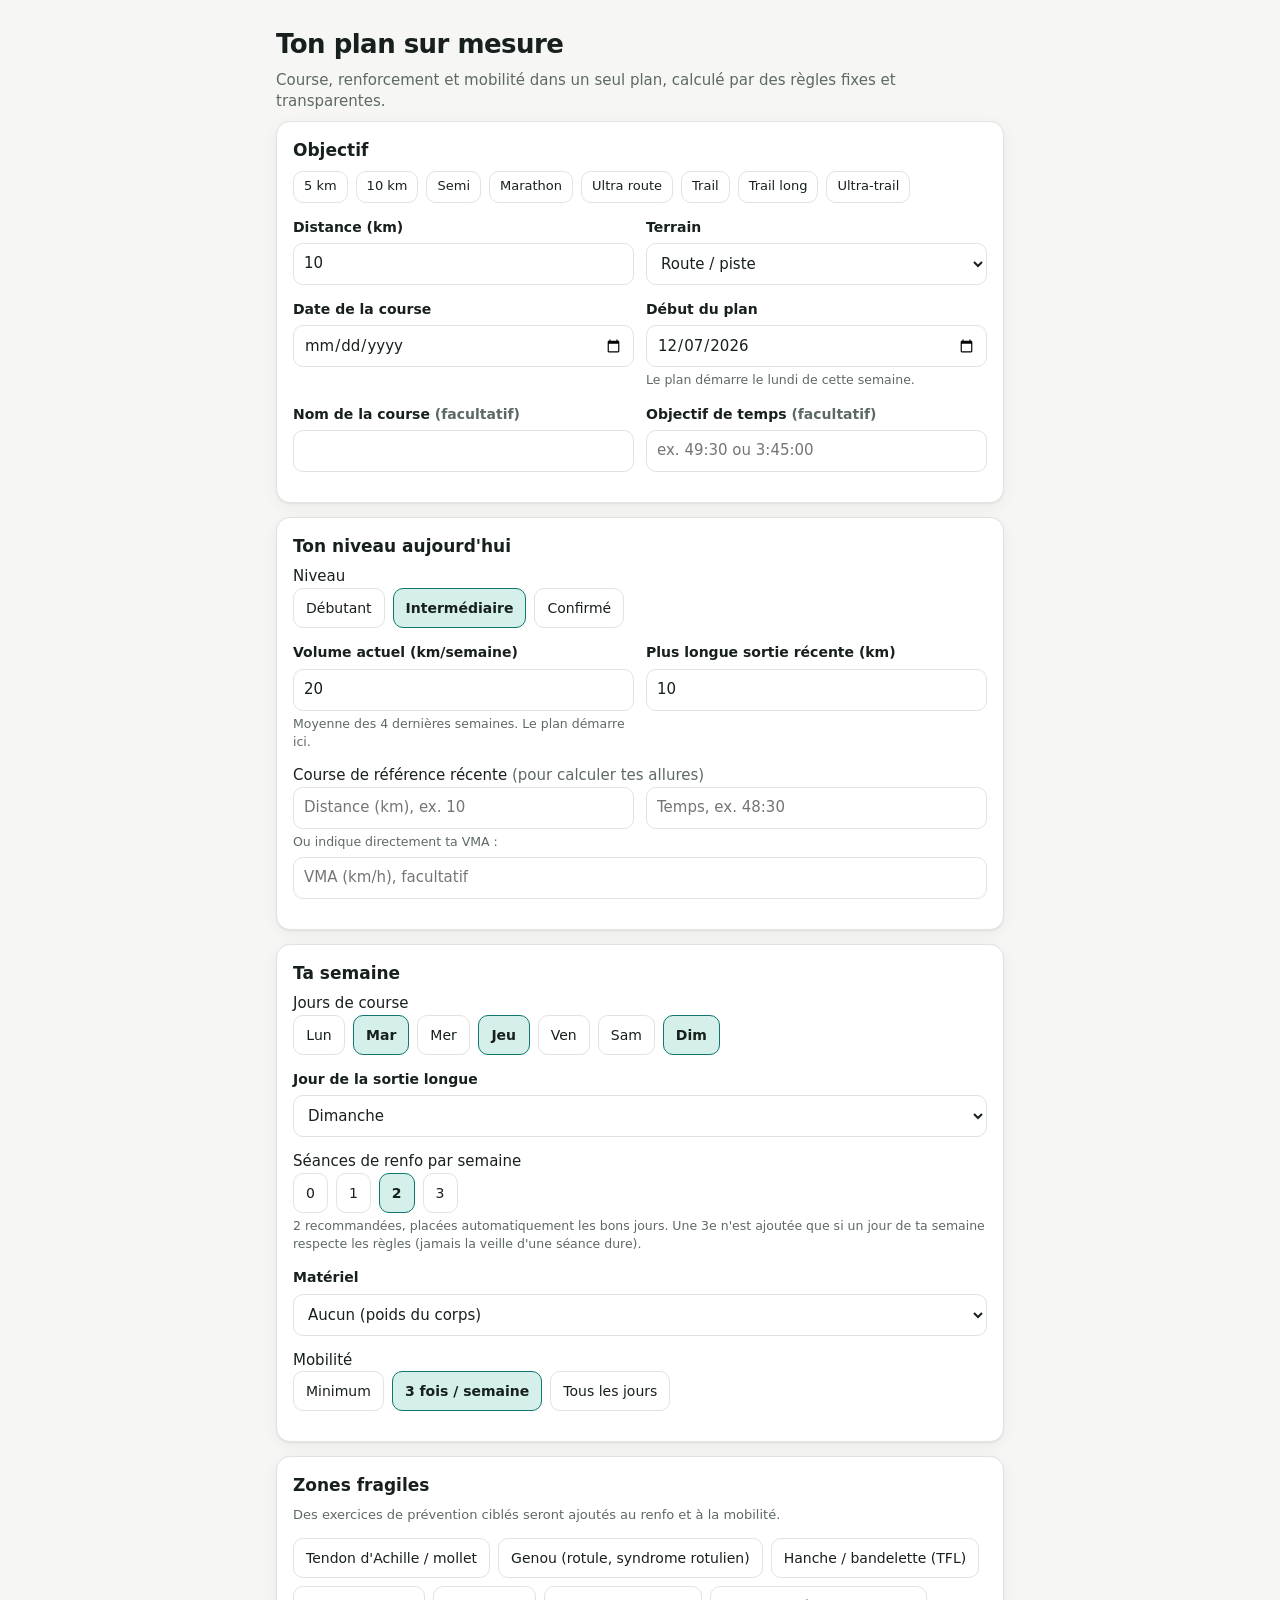
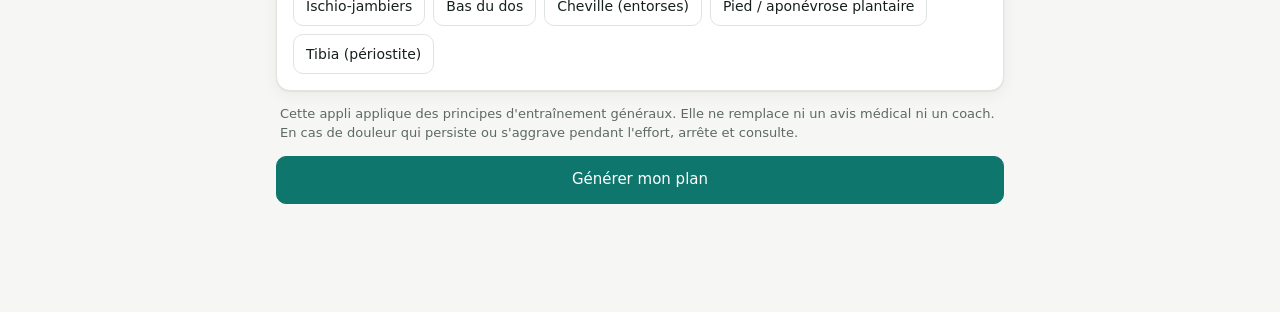
==== index.html @ 992ff663 "RunwoW : plans de course avec renfo et mobilité, export Garmin et synchro Strava" ====
<!doctype html>
<html lang="fr">
<head>
  <meta charset="utf-8">
  <meta name="viewport" content="width=device-width, initial-scale=1, viewport-fit=cover">
  <meta name="theme-color" content="#0f766e">
  <meta name="description" content="Plans de course à pied avec renforcement et mobilité, générés par des règles fixes.">
  <title>RunwoW</title>
  <link rel="manifest" href="manifest.webmanifest">
  <link rel="icon" href="icon.svg" type="image/svg+xml">
  <link rel="apple-touch-icon" href="icon.svg">
  <link rel="stylesheet" href="css/style.css">
</head>
<body>
  <div id="app"></div>
  <div id="modal-root"></div>
  <div id="toast" role="status" aria-live="polite"></div>

  <script src="js/engine/util.js"></script>
  <script src="js/engine/paces.js"></script>
  <script src="js/data/exercises.js"></script>
  <script src="js/engine/strength.js"></script>
  <script src="js/engine/plan.js"></script>
  <script src="js/engine/replan.js"></script>
  <script src="js/engine/rules.js"></script>
  <script src="js/sync/fit.js"></script>
  <script src="js/sync/zip.js"></script>
  <script src="js/sync/strava.js"></script>
  <script src="js/sync/match.js"></script>
  <script src="js/app.js"></script>
</body>
</html>
---- css/style.css ----
:root {
  --bg: #f6f7f5;
  --surface: #ffffff;
  --surface-2: #f0f2ef;
  --text: #17201c;
  --muted: #5d6963;
  --border: #dfe4e0;
  --accent: #0f766e;
  --accent-soft: #d5f0eb;
  --accent-text: #ffffff;
  --danger: #b42318;
  --warn-bg: #fff6e5;
  --warn-text: #7a4a00;

  --k-easy: #2f6fde;
  --k-quality: #e0582c;
  --k-long: #6a52c9;
  --k-race: #c58b00;
  --k-strength: #a3570b;
  --k-mobility: #0d8f84;

  --ph-base: #5b9cf0;
  --ph-construction: #ef9a1a;
  --ph-specifique: #e2493f;
  --ph-affutage: #1f9e6e;

  --radius: 14px;
  --shadow: 0 1px 2px rgba(16, 24, 20, 0.06), 0 4px 16px rgba(16, 24, 20, 0.05);
  color-scheme: light;
}
@media (prefers-color-scheme: dark) {
  :root:not([data-theme="light"]) {
    --bg: #0f1412;
    --surface: #171e1b;
    --surface-2: #1f2824;
    --text: #e8eeea;
    --muted: #9aa8a1;
    --border: #2b3631;
    --accent: #2bb3a3;
    --accent-soft: #163b36;
    --accent-text: #06231f;
    --danger: #ff7a6b;
    --warn-bg: #3a2c0d;
    --warn-text: #ffd58a;
    --k-easy: #6b9cf5;
    --k-quality: #ff8058;
    --k-long: #9d88f2;
    --k-race: #f0b72a;
    --k-strength: #e09243;
    --k-mobility: #3cc7b9;
    --shadow: none;
    color-scheme: dark;
  }
}
:root[data-theme="dark"] {
  --bg: #0f1412; --surface: #171e1b; --surface-2: #1f2824; --text: #e8eeea; --muted: #9aa8a1; --border: #2b3631;
  --accent: #2bb3a3; --accent-soft: #163b36; --accent-text: #06231f; --danger: #ff7a6b; --warn-bg: #3a2c0d; --warn-text: #ffd58a;
  --k-easy: #6b9cf5; --k-quality: #ff8058; --k-long: #9d88f2; --k-race: #f0b72a; --k-strength: #e09243; --k-mobility: #3cc7b9;
  --shadow: none; color-scheme: dark;
}

* { box-sizing: border-box; }
html, body { margin: 0; }
body {
  background: var(--bg);
  color: var(--text);
  font: 15px/1.45 system-ui, -apple-system, "Segoe UI", Roboto, sans-serif;
  -webkit-font-smoothing: antialiased;
}
button, input, select { font: inherit; color: inherit; }
a { color: var(--accent); }
.num { font-variant-numeric: tabular-nums; }

/* ---------- Structure ---------- */
.shell { max-width: 760px; margin: 0 auto; padding: 0 16px calc(84px + env(safe-area-inset-bottom)); }
.topbar { display: flex; align-items: center; gap: 12px; padding: 18px 0 10px; }
.topbar .logo { width: 34px; height: 34px; flex: none; }
.topbar h1 { font-size: 20px; margin: 0; letter-spacing: -0.01em; }
.topbar .sub { color: var(--muted); font-size: 13px; }
.topbar > div:nth-child(2) { min-width: 0; }
.topbar .countdown { margin-left: auto; text-align: right; flex: none; }
.topbar .countdown b { display: block; font-size: 22px; line-height: 1; white-space: nowrap; }
.topbar .countdown span { font-size: 12px; color: var(--muted); }

.nav {
  position: fixed; left: 0; right: 0; bottom: 0; z-index: 20;
  background: var(--surface); border-top: 1px solid var(--border);
  padding-bottom: env(safe-area-inset-bottom);
}
.nav ul { list-style: none; display: flex; max-width: 760px; margin: 0 auto; padding: 0; }
.nav li { flex: 1; }
.nav a {
  display: flex; flex-direction: column; align-items: center; gap: 2px; padding: 9px 0 8px;
  color: var(--muted); text-decoration: none; font-size: 11.5px;
}
.nav a[aria-current="page"] { color: var(--accent); font-weight: 600; }
.nav svg { width: 22px; height: 22px; }

.card { background: var(--surface); border: 1px solid var(--border); border-radius: var(--radius); box-shadow: var(--shadow); padding: 16px; margin-bottom: 14px; }
.card h2 { font-size: 17px; margin: 0 0 8px; }
.card h3 { font-size: 15px; margin: 14px 0 6px; }
.muted { color: var(--muted); }
.small { font-size: 13px; }
.row { display: flex; align-items: center; gap: 8px; flex-wrap: wrap; }
.spacer { flex: 1; }
.section-title { font-size: 13px; text-transform: uppercase; letter-spacing: 0.06em; color: var(--muted); margin: 22px 2px 8px; font-weight: 600; }

.icon { width: 18px; height: 18px; flex: none; stroke: currentColor; fill: none; stroke-width: 2; stroke-linecap: round; stroke-linejoin: round; }

/* ---------- Boutons ---------- */
.btn {
  display: inline-flex; align-items: center; justify-content: center; gap: 6px;
  min-height: 40px; padding: 8px 14px; border-radius: 10px; border: 1px solid var(--border);
  background: var(--surface); cursor: pointer; font-weight: 500; text-decoration: none; color: var(--text);
}
.btn:hover { background: var(--surface-2); }
.btn.primary { background: var(--accent); border-color: var(--accent); color: var(--accent-text); }
.btn.primary:hover { filter: brightness(1.05); }
.btn.danger { color: var(--danger); }
.btn.small { min-height: 32px; padding: 4px 10px; font-size: 13px; }
.btn[aria-pressed="true"] { background: var(--accent-soft); border-color: var(--accent); color: var(--text); font-weight: 600; }
.btn:focus-visible, .chip:focus-visible, a:focus-visible, input:focus-visible, select:focus-visible { outline: 2px solid var(--accent); outline-offset: 2px; }
.btn-group { display: flex; gap: 8px; flex-wrap: wrap; }

/* ---------- Bandeaux ---------- */
.banner { border-radius: 12px; padding: 10px 12px; margin-bottom: 10px; font-size: 14px; display: flex; gap: 10px; align-items: flex-start; }
.banner.warn { background: var(--warn-bg); color: var(--warn-text); }
.banner.info { background: var(--accent-soft); color: var(--text); }
.banner .icon { margin-top: 2px; }

/* ---------- Pastilles ---------- */
.tag { display: inline-flex; align-items: center; gap: 5px; font-size: 12px; padding: 2px 8px; border-radius: 99px; background: var(--surface-2); color: var(--muted); white-space: nowrap; }
.tag .dot { width: 8px; height: 8px; border-radius: 50%; }
.ph-base { --ph: var(--ph-base); }
.ph-construction { --ph: var(--ph-construction); }
.ph-specifique { --ph: var(--ph-specifique); }
.ph-affutage { --ph: var(--ph-affutage); }
.tag.phase .dot { background: var(--ph); }

/* ---------- Graphique de volume ---------- */
.chart { display: flex; align-items: flex-end; gap: 3px; height: 120px; padding-top: 6px; }
.chart button {
  flex: 1; min-width: 0; border: 0; padding: 0; border-radius: 3px 3px 0 0; cursor: pointer;
  background: var(--ph); opacity: 0.85; position: relative;
}
.chart button.recovery, .chart button.reprise { opacity: 0.45; }
.chart button.current { outline: 2px solid var(--text); outline-offset: 1px; opacity: 1; }
.chart button:hover { opacity: 1; }
.chart-axis { display: flex; justify-content: space-between; font-size: 11px; color: var(--muted); margin-top: 6px; }
.legend { display: flex; gap: 12px; flex-wrap: wrap; font-size: 12px; color: var(--muted); margin-top: 10px; }
.legend span { display: inline-flex; align-items: center; gap: 5px; }
.legend i { width: 10px; height: 10px; border-radius: 2px; background: var(--ph); display: inline-block; }

/* ---------- Semaines ---------- */
.week { padding: 0; overflow: hidden; scroll-margin-top: 12px; }
.week > summary { list-style: none; cursor: pointer; padding: 14px 16px; display: flex; gap: 12px; align-items: center; }
.week > summary::-webkit-details-marker { display: none; }
.week .wk-bar { width: 4px; align-self: stretch; border-radius: 4px; background: var(--ph); flex: none; }
.week .wk-main { flex: 1; min-width: 0; }
.week .wk-title { font-weight: 600; display: flex; gap: 8px; align-items: baseline; flex-wrap: wrap; }
.week .wk-meta { font-size: 13px; color: var(--muted); margin-top: 2px; }
.week .wk-km { text-align: right; flex: none; }
.week .wk-km b { font-size: 18px; display: block; line-height: 1.1; }
.week .wk-km span { font-size: 12px; color: var(--muted); }
.week.current { border-color: var(--accent); }
.week .chev { transition: transform 0.15s; color: var(--muted); }
.week[open] .chev { transform: rotate(90deg); }
.wk-body { border-top: 1px solid var(--border); }
.wk-notes { padding: 10px 16px 0; }

.day { display: grid; grid-template-columns: 52px 1fr; gap: 10px; padding: 10px 16px; border-bottom: 1px solid var(--border); }
.day:last-child { border-bottom: 0; }
.day.today { background: var(--accent-soft); }
.day .dname { font-size: 12px; color: var(--muted); line-height: 1.2; padding-top: 6px; }
.day .dname b { display: block; color: var(--text); font-size: 15px; }
.day .items { display: flex; flex-direction: column; gap: 6px; min-width: 0; }
.day .rest { color: var(--muted); font-size: 13px; padding-top: 7px; }
.day .dnote { font-size: 12.5px; color: var(--muted); }

.chip {
  display: flex; align-items: center; gap: 10px; width: 100%; text-align: left; cursor: pointer;
  border: 1px solid var(--border); border-left: 4px solid var(--k); background: var(--surface);
  border-radius: 10px; padding: 7px 10px; min-height: 44px;
}
.chip:hover { background: var(--surface-2); }
.chip .icon { color: var(--k); }
.chip .ctext { flex: 1; min-width: 0; }
.chip .ctitle, .chip .cmeta { display: block; }
.chip .ctitle { font-weight: 600; font-size: 14px; white-space: nowrap; overflow: hidden; text-overflow: ellipsis; }
.chip .cmeta { font-size: 12.5px; color: var(--muted); }
.chip.st-done { opacity: 0.75; }
.chip.st-done .ctitle { text-decoration: line-through; text-decoration-color: var(--muted); }
.chip.st-missed, .chip.st-break { opacity: 0.55; }
.k-easy { --k: var(--k-easy); }
.k-quality { --k: var(--k-quality); }
.k-long { --k: var(--k-long); }
.k-race { --k: var(--k-race); }
.k-strength { --k: var(--k-strength); }
.k-mobility { --k: var(--k-mobility); }
.status { font-size: 11.5px; padding: 1px 7px; border-radius: 99px; background: var(--surface-2); color: var(--muted); white-space: nowrap; }
.status.done { background: var(--accent-soft); color: var(--accent); font-weight: 600; }
.status.missed, .status.break { color: var(--danger); }

/* ---------- Séance du jour ---------- */
.session { border-left: 4px solid var(--k); }
.session .kind { font-size: 12px; text-transform: uppercase; letter-spacing: 0.06em; color: var(--k); font-weight: 700; }
.session h2 { font-size: 19px; margin: 2px 0 4px; }
.stats { display: flex; gap: 18px; flex-wrap: wrap; margin: 10px 0; }
.stats div { font-size: 12px; color: var(--muted); }
.stats b { display: block; font-size: 17px; color: var(--text); }
ol.blocks { padding-left: 20px; margin: 8px 0; }
ol.blocks li { margin-bottom: 6px; }
ul.notes { padding-left: 18px; margin: 8px 0; color: var(--muted); font-size: 13.5px; }
.ex-list { list-style: none; padding: 0; margin: 8px 0; }
.ex-list li { border-top: 1px solid var(--border); }
.ex-list details > summary { list-style: none; cursor: pointer; display: flex; gap: 10px; align-items: baseline; padding: 9px 0; }
.ex-list details > summary::-webkit-details-marker { display: none; }
.ex-list .ex-name { font-weight: 600; flex: 1; }
.ex-list .ex-dose { color: var(--muted); font-size: 13px; text-align: right; }
.ex-list .ex-how { font-size: 13.5px; color: var(--muted); padding: 0 0 10px; }
.ex-tag { font-size: 11px; color: var(--k-strength); font-weight: 600; margin-left: 6px; }

.progress { height: 8px; background: var(--surface-2); border-radius: 99px; overflow: hidden; }
.progress > div { height: 100%; background: var(--accent); border-radius: 99px; }

/* ---------- Tableaux ---------- */
table { width: 100%; border-collapse: collapse; font-size: 14px; }
th, td { text-align: left; padding: 8px 6px; border-bottom: 1px solid var(--border); vertical-align: top; }
th { font-size: 12px; color: var(--muted); font-weight: 600; }
td.r, th.r { text-align: right; }
.zone-swatch { display: inline-block; width: 10px; height: 10px; border-radius: 2px; margin-right: 6px; vertical-align: middle; }

/* ---------- Formulaire ---------- */
.form .field { margin-bottom: 14px; }
.form label.lbl { display: block; font-weight: 600; font-size: 14px; margin-bottom: 6px; }
.form .hint { font-size: 12.5px; color: var(--muted); margin-top: 4px; }
.form input[type=text], .form input[type=number], .form input[type=date], .form select {
  width: 100%; min-height: 42px; padding: 8px 10px; border-radius: 10px; border: 1px solid var(--border); background: var(--surface);
}
.grid2 { display: grid; grid-template-columns: 1fr 1fr; gap: 12px; }
@media (max-width: 480px) { .grid2 { grid-template-columns: 1fr; } }
.choices { display: flex; flex-wrap: wrap; gap: 8px; }
.choices label {
  display: inline-flex; align-items: center; gap: 6px; padding: 8px 12px; min-height: 40px;
  border: 1px solid var(--border); border-radius: 10px; cursor: pointer; background: var(--surface); font-size: 14px;
}
.choices input { position: absolute; opacity: 0; pointer-events: none; }
.choices label:has(input:checked) { border-color: var(--accent); background: var(--accent-soft); font-weight: 600; }
.choices label:has(input:focus-visible) { outline: 2px solid var(--accent); outline-offset: 2px; }
.choices.days label { min-width: 52px; justify-content: center; }
.errors { color: var(--danger); font-size: 14px; }
fieldset { border: 0; padding: 0; margin: 0; }

/* ---------- Modale ---------- */
.overlay { position: fixed; inset: 0; background: rgba(10, 15, 13, 0.45); z-index: 50; display: flex; align-items: flex-end; justify-content: center; }
.sheet {
  background: var(--surface); width: 100%; max-width: 640px; max-height: 88vh; overflow: auto;
  border-radius: 18px 18px 0 0; padding: 18px 18px calc(18px + env(safe-area-inset-bottom));
  border-left: 0;
}
@media (min-width: 700px) { .overlay { align-items: center; } .sheet { border-radius: 18px; } }
.sheet .close { float: right; }

#toast {
  position: fixed; left: 50%; bottom: calc(92px + env(safe-area-inset-bottom)); transform: translateX(-50%);
  background: var(--text); color: var(--bg); padding: 10px 16px; border-radius: 12px; font-size: 14px;
  max-width: calc(100vw - 32px); z-index: 60; opacity: 0; pointer-events: none; transition: opacity 0.2s;
}
#toast.show { opacity: 1; }

.rules details { border-top: 1px solid var(--border); }
.rules details > summary { cursor: pointer; padding: 10px 0; font-weight: 600; }
.rules dl { margin: 0 0 10px; }
.rules dt { font-weight: 600; font-size: 14px; margin-top: 8px; }
.rules dd { margin: 2px 0 0; color: var(--muted); font-size: 14px; }

.search { width: 100%; min-height: 42px; padding: 8px 12px; border-radius: 10px; border: 1px solid var(--border); background: var(--surface); margin-bottom: 12px; }
.empty { text-align: center; padding: 26px 10px; color: var(--muted); }
.hero { padding: 26px 0 8px; }
.hero h1 { font-size: 26px; margin: 0 0 6px; letter-spacing: -0.02em; }
.hero p { color: var(--muted); margin: 0; }
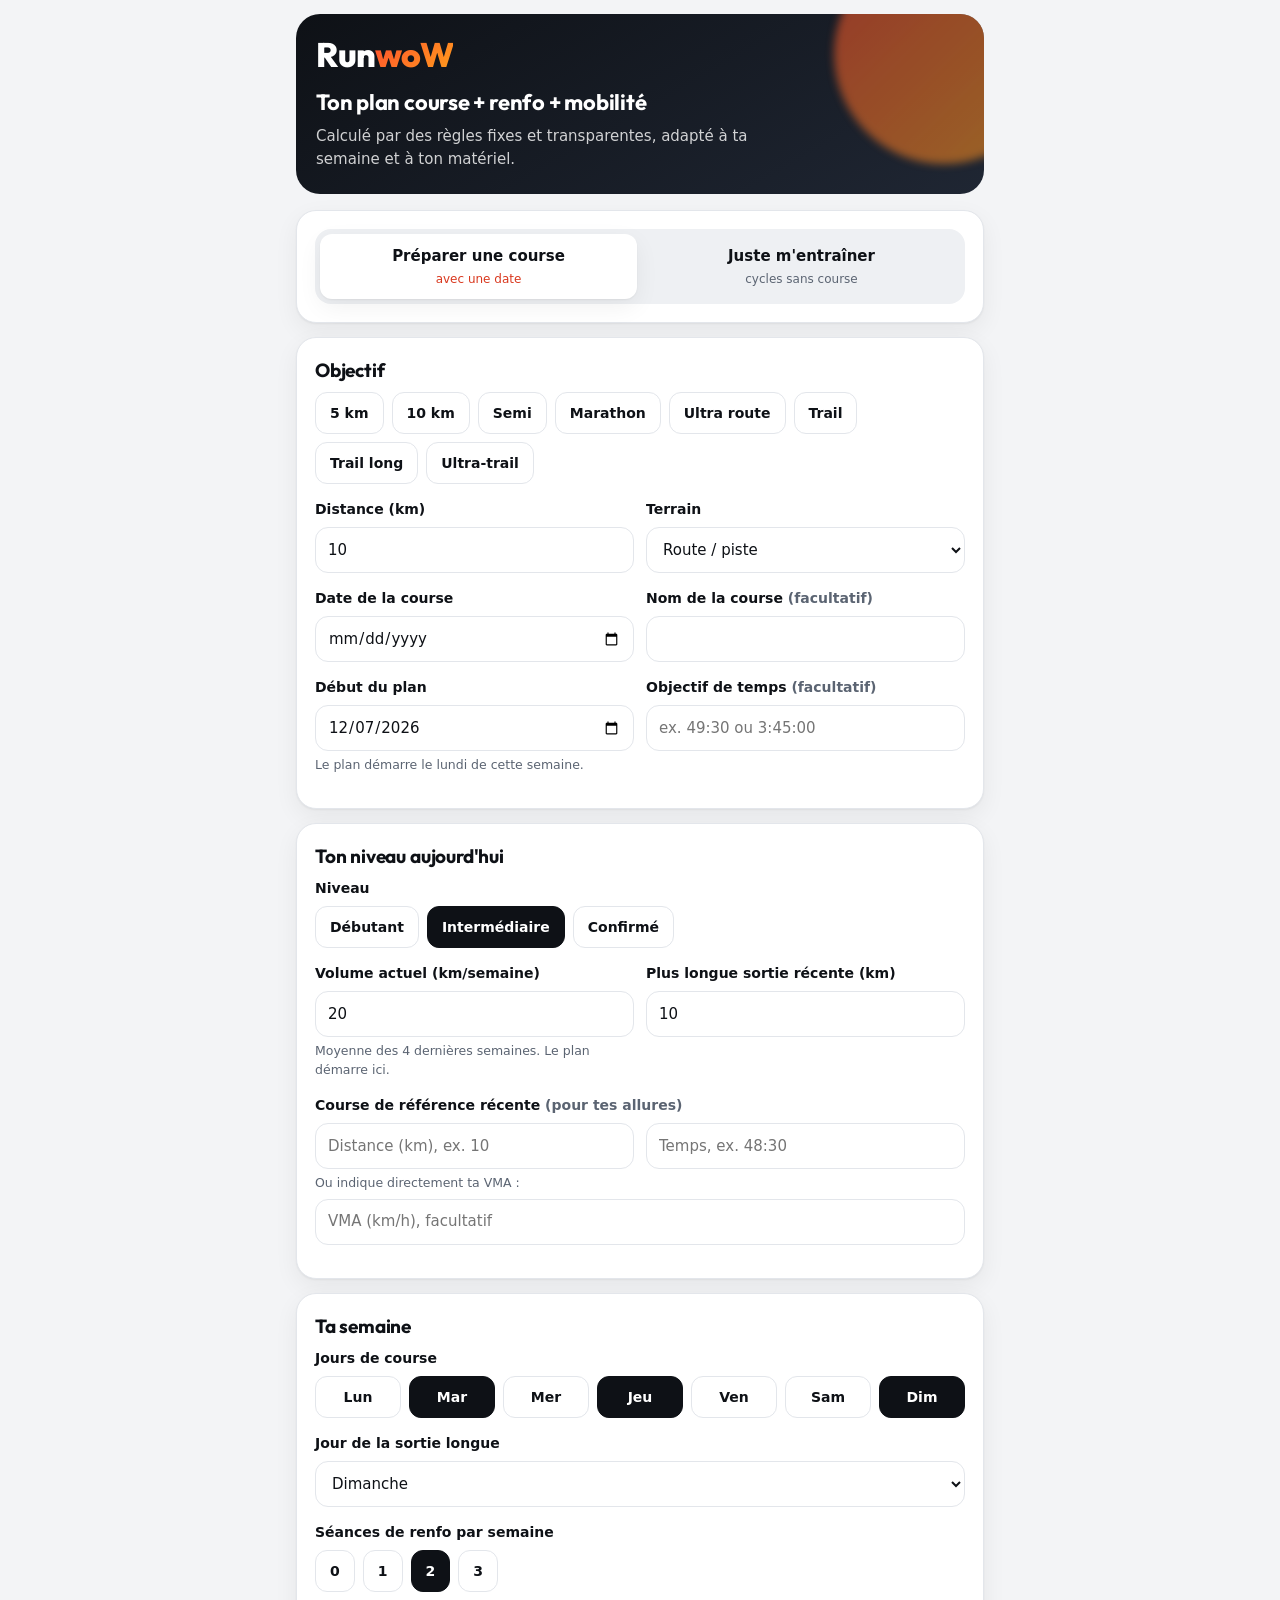
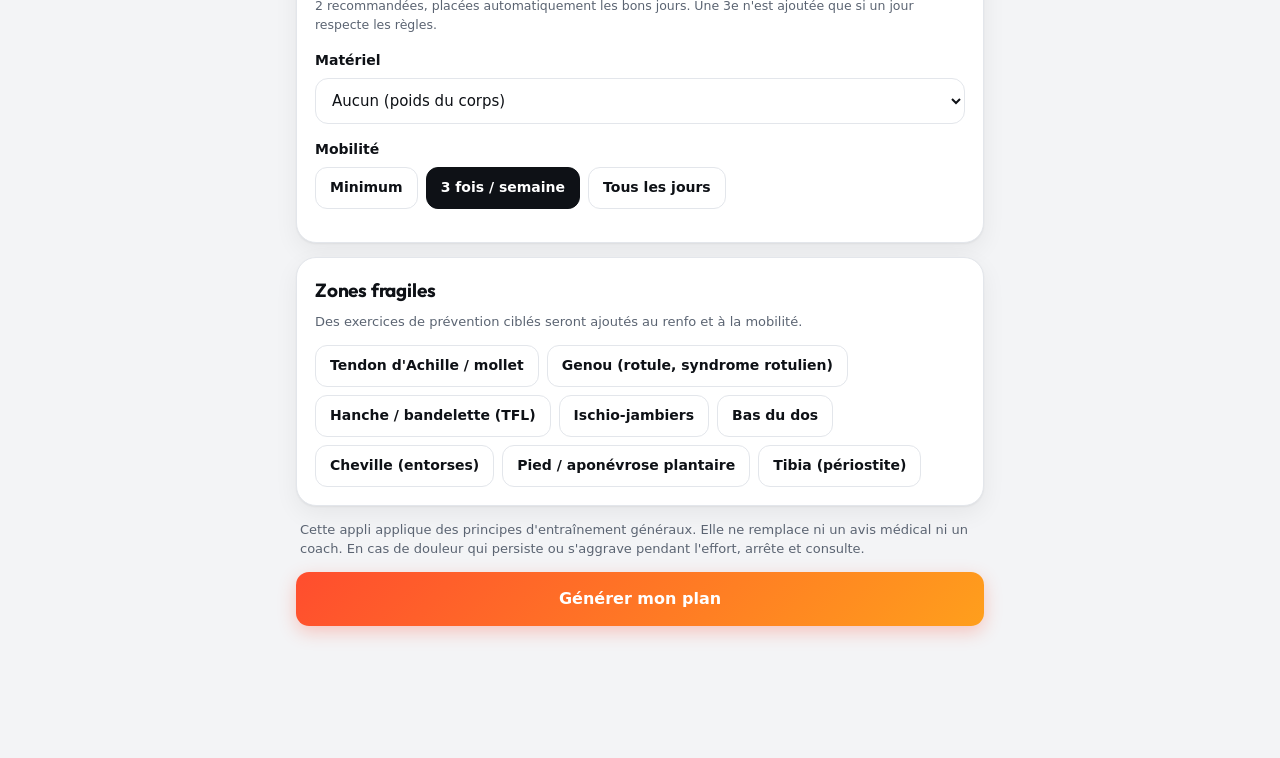
==== commit 3b8aaecc: "Mode entraînement sans course, refonte visuelle, boutons Strava" ====
--- a/index.html
+++ b/index.html
@@ -3,7 +3,12 @@
 <head>
   <meta charset="utf-8">
   <meta name="viewport" content="width=device-width, initial-scale=1, viewport-fit=cover">
-  <meta name="theme-color" content="#0f766e">
+  <meta name="theme-color" content="#0e1116">
+  <meta name="apple-mobile-web-app-capable" content="yes">
+  <meta name="apple-mobile-web-app-status-bar-style" content="black-translucent">
+  <link rel="preconnect" href="https://fonts.googleapis.com">
+  <link rel="preconnect" href="https://fonts.gstatic.com" crossorigin>
+  <link rel="stylesheet" href="https://fonts.googleapis.com/css2?family=Outfit:wght@500;600;700;800&display=swap">
   <meta name="description" content="Plans de course à pied avec renforcement et mobilité, générés par des règles fixes.">
   <title>RunwoW</title>
   <link rel="manifest" href="manifest.webmanifest">
--- a/css/style.css
+++ b/css/style.css
@@ -1,62 +1,73 @@
+/* RunwoW — thème « énergie » : encre profonde, dégradés vifs, chiffres en grand. */
 :root {
-  --bg: #f6f7f5;
+  --bg: #f3f4f6;
   --surface: #ffffff;
-  --surface-2: #f0f2ef;
-  --text: #17201c;
-  --muted: #5d6963;
-  --border: #dfe4e0;
-  --accent: #0f766e;
-  --accent-soft: #d5f0eb;
-  --accent-text: #ffffff;
-  --danger: #b42318;
-  --warn-bg: #fff6e5;
-  --warn-text: #7a4a00;
-
-  --k-easy: #2f6fde;
-  --k-quality: #e0582c;
-  --k-long: #6a52c9;
-  --k-race: #c58b00;
-  --k-strength: #a3570b;
-  --k-mobility: #0d8f84;
-
-  --ph-base: #5b9cf0;
-  --ph-construction: #ef9a1a;
-  --ph-specifique: #e2493f;
-  --ph-affutage: #1f9e6e;
-
-  --radius: 14px;
-  --shadow: 0 1px 2px rgba(16, 24, 20, 0.06), 0 4px 16px rgba(16, 24, 20, 0.05);
+  --surface-2: #eef0f3;
+  --surface-3: #e4e7ec;
+  --text: #0e1116;
+  --muted: #5b6472;
+  --border: #e3e6eb;
+  --accent: #d9381e;
+  --accent-soft: #ffe8e1;
+  --on-accent: #ffffff;
+  --danger: #c4320a;
+  --ok: #0d9a6a;
+  --warn-bg: #fff4e0;
+  --warn-text: #7a4100;
+  --info-bg: #eef2ff;
+  --info-text: #23308a;
+  --ink: #0e1116;
+
+  --brand: linear-gradient(135deg, #ff4d2e 0%, #ff9f1c 100%);
+  --g-easy: linear-gradient(135deg, #2f6fe0 0%, #3fb5ef 100%);
+  --g-quality: linear-gradient(135deg, #ff4d2e 0%, #ff9f1c 100%);
+  --g-long: linear-gradient(135deg, #5b3df5 0%, #a463ff 100%);
+  --g-race: linear-gradient(135deg, #e89400 0%, #ff5a1f 100%);
+  --g-strength: linear-gradient(135deg, #111827 0%, #3b4556 100%);
+  --g-mobility: linear-gradient(135deg, #0b9e72 0%, #2fd0a0 100%);
+  --g-rest: linear-gradient(135deg, #48505e 0%, #7b8494 100%);
+  --g-ink: linear-gradient(150deg, #0e1116 0%, #1f2633 100%);
+
+  --k-easy: #2f6fe0;
+  --k-quality: #f0451f;
+  --k-long: #6c4cf6;
+  --k-race: #e08a00;
+  --k-strength: #3b4556;
+  --k-mobility: #0b9e72;
+
+  --ph-base: #2f80ed;
+  --ph-construction: #ff9f1c;
+  --ph-specifique: #ff4d2e;
+  --ph-affutage: #12b886;
+
+  --radius: 20px;
+  --radius-sm: 14px;
+  --shadow: 0 1px 2px rgba(14, 17, 22, 0.05), 0 8px 24px rgba(14, 17, 22, 0.06);
+  --shadow-hero: 0 10px 30px rgba(14, 17, 22, 0.18);
+  --font-display: "Outfit", system-ui, -apple-system, "Segoe UI", Roboto, sans-serif;
   color-scheme: light;
 }
 @media (prefers-color-scheme: dark) {
   :root:not([data-theme="light"]) {
-    --bg: #0f1412;
-    --surface: #171e1b;
-    --surface-2: #1f2824;
-    --text: #e8eeea;
-    --muted: #9aa8a1;
-    --border: #2b3631;
-    --accent: #2bb3a3;
-    --accent-soft: #163b36;
-    --accent-text: #06231f;
-    --danger: #ff7a6b;
-    --warn-bg: #3a2c0d;
-    --warn-text: #ffd58a;
-    --k-easy: #6b9cf5;
-    --k-quality: #ff8058;
-    --k-long: #9d88f2;
-    --k-race: #f0b72a;
-    --k-strength: #e09243;
-    --k-mobility: #3cc7b9;
-    --shadow: none;
+    --bg: #0b0d10; --surface: #15181d; --surface-2: #1d2128; --surface-3: #262b33; --text: #f2f4f7; --muted: #98a2b3;
+    --border: #262b33; --accent: #ff6a3d; --accent-soft: #3a1d14; --on-accent: #ffffff; --danger: #ff7a59; --ok: #34d399;
+    --warn-bg: #33250b; --warn-text: #ffd48a; --info-bg: #1a2140; --info-text: #c7d2fe;
+    --k-easy: #5b9bff; --k-quality: #ff7a52; --k-long: #9a82ff; --k-race: #ffb020; --k-strength: #aab4c3; --k-mobility: #34d399;
+    --g-strength: linear-gradient(135deg, #2a3140 0%, #4a5568 100%);
+    --g-ink: linear-gradient(150deg, #1a1f29 0%, #262e3d 100%);
+    --shadow: none; --shadow-hero: none;
     color-scheme: dark;
   }
 }
 :root[data-theme="dark"] {
-  --bg: #0f1412; --surface: #171e1b; --surface-2: #1f2824; --text: #e8eeea; --muted: #9aa8a1; --border: #2b3631;
-  --accent: #2bb3a3; --accent-soft: #163b36; --accent-text: #06231f; --danger: #ff7a6b; --warn-bg: #3a2c0d; --warn-text: #ffd58a;
-  --k-easy: #6b9cf5; --k-quality: #ff8058; --k-long: #9d88f2; --k-race: #f0b72a; --k-strength: #e09243; --k-mobility: #3cc7b9;
-  --shadow: none; color-scheme: dark;
+  --bg: #0b0d10; --surface: #15181d; --surface-2: #1d2128; --surface-3: #262b33; --text: #f2f4f7; --muted: #98a2b3;
+  --border: #262b33; --accent: #ff6a3d; --accent-soft: #3a1d14; --on-accent: #ffffff; --danger: #ff7a59; --ok: #34d399;
+  --warn-bg: #33250b; --warn-text: #ffd48a; --info-bg: #1a2140; --info-text: #c7d2fe;
+  --k-easy: #5b9bff; --k-quality: #ff7a52; --k-long: #9a82ff; --k-race: #ffb020; --k-strength: #aab4c3; --k-mobility: #34d399;
+  --g-strength: linear-gradient(135deg, #2a3140 0%, #4a5568 100%);
+  --g-ink: linear-gradient(150deg, #1a1f29 0%, #262e3d 100%);
+  --shadow: none; --shadow-hero: none;
+  color-scheme: dark;
 }
 
 * { box-sizing: border-box; }
@@ -64,218 +75,339 @@
 body {
   background: var(--bg);
   color: var(--text);
-  font: 15px/1.45 system-ui, -apple-system, "Segoe UI", Roboto, sans-serif;
+  font: 15px/1.5 system-ui, -apple-system, "Segoe UI", Roboto, sans-serif;
   -webkit-font-smoothing: antialiased;
+  -webkit-tap-highlight-color: transparent;
 }
 button, input, select { font: inherit; color: inherit; }
 a { color: var(--accent); }
+h1, h2, h3, .display { font-family: var(--font-display); letter-spacing: -0.01em; }
 .num { font-variant-numeric: tabular-nums; }
-
-/* ---------- Structure ---------- */
-.shell { max-width: 760px; margin: 0 auto; padding: 0 16px calc(84px + env(safe-area-inset-bottom)); }
-.topbar { display: flex; align-items: center; gap: 12px; padding: 18px 0 10px; }
-.topbar .logo { width: 34px; height: 34px; flex: none; }
-.topbar h1 { font-size: 20px; margin: 0; letter-spacing: -0.01em; }
-.topbar .sub { color: var(--muted); font-size: 13px; }
-.topbar > div:nth-child(2) { min-width: 0; }
-.topbar .countdown { margin-left: auto; text-align: right; flex: none; }
-.topbar .countdown b { display: block; font-size: 22px; line-height: 1; white-space: nowrap; }
-.topbar .countdown span { font-size: 12px; color: var(--muted); }
-
-.nav {
-  position: fixed; left: 0; right: 0; bottom: 0; z-index: 20;
-  background: var(--surface); border-top: 1px solid var(--border);
-  padding-bottom: env(safe-area-inset-bottom);
-}
-.nav ul { list-style: none; display: flex; max-width: 760px; margin: 0 auto; padding: 0; }
-.nav li { flex: 1; }
-.nav a {
-  display: flex; flex-direction: column; align-items: center; gap: 2px; padding: 9px 0 8px;
-  color: var(--muted); text-decoration: none; font-size: 11.5px;
-}
-.nav a[aria-current="page"] { color: var(--accent); font-weight: 600; }
-.nav svg { width: 22px; height: 22px; }
-
-.card { background: var(--surface); border: 1px solid var(--border); border-radius: var(--radius); box-shadow: var(--shadow); padding: 16px; margin-bottom: 14px; }
-.card h2 { font-size: 17px; margin: 0 0 8px; }
-.card h3 { font-size: 15px; margin: 14px 0 6px; }
 .muted { color: var(--muted); }
 .small { font-size: 13px; }
 .row { display: flex; align-items: center; gap: 8px; flex-wrap: wrap; }
 .spacer { flex: 1; }
-.section-title { font-size: 13px; text-transform: uppercase; letter-spacing: 0.06em; color: var(--muted); margin: 22px 2px 8px; font-weight: 600; }
-
 .icon { width: 18px; height: 18px; flex: none; stroke: currentColor; fill: none; stroke-width: 2; stroke-linecap: round; stroke-linejoin: round; }
+
+/* ---------- Structure ---------- */
+.shell { max-width: 720px; margin: 0 auto; padding: 0 16px calc(104px + env(safe-area-inset-bottom)); }
+
+.topbar { display: flex; align-items: center; gap: 10px; padding: calc(14px + env(safe-area-inset-top)) 0 12px; }
+.brand { min-width: 0; flex: 1; }
+.wordmark { font-family: var(--font-display); font-weight: 800; font-size: 26px; line-height: 1; letter-spacing: -0.03em; display: block; }
+.wordmark em { font-style: normal; background: var(--brand); -webkit-background-clip: text; background-clip: text; color: transparent; }
+.brand .sub { display: block; color: var(--muted); font-size: 13px; margin-top: 3px; white-space: nowrap; overflow: hidden; text-overflow: ellipsis; }
+.pill-count {
+  flex: none; text-align: center; background: var(--ink); color: #fff; border-radius: 14px; padding: 7px 11px; line-height: 1.05;
+}
+.pill-count b { display: block; font-family: var(--font-display); font-size: 18px; font-weight: 800; white-space: nowrap; }
+.pill-count span { font-size: 10.5px; opacity: 0.75; text-transform: uppercase; letter-spacing: 0.06em; white-space: nowrap; }
+.strava-btn {
+  flex: none; display: inline-flex; align-items: center; gap: 6px; height: 40px; padding: 0 13px; border: 0; border-radius: 12px;
+  background: #fc5200; color: #fff; font-weight: 700; font-size: 14px; cursor: pointer; text-decoration: none;
+}
+.strava-btn:hover { filter: brightness(1.06); }
+.strava-btn .icon { width: 16px; height: 16px; stroke-width: 2.4; }
+.strava-btn.ghost { background: transparent; color: #fc5200; border: 1.5px solid #fc5200; height: 36px; }
+
+/* Navigation flottante */
+.nav {
+  position: fixed; left: 12px; right: 12px; bottom: calc(10px + env(safe-area-inset-bottom)); z-index: 20;
+  max-width: 560px; margin: 0 auto; border-radius: 22px;
+  background: color-mix(in srgb, var(--surface) 82%, transparent); backdrop-filter: blur(18px) saturate(1.4); -webkit-backdrop-filter: blur(18px) saturate(1.4);
+  border: 1px solid var(--border); box-shadow: 0 8px 30px rgba(14, 17, 22, 0.14);
+}
+.nav ul { list-style: none; display: flex; margin: 0; padding: 6px; gap: 2px; }
+.nav li { flex: 1; }
+.nav a {
+  display: flex; flex-direction: column; align-items: center; gap: 2px; padding: 7px 0 6px; border-radius: 16px;
+  color: var(--muted); text-decoration: none; font-size: 11px; font-weight: 600;
+}
+.nav a[aria-current="page"] { color: #fff; background: var(--brand); }
+.nav svg { width: 21px; height: 21px; }
+
+/* ---------- Cartes ---------- */
+.card { background: var(--surface); border: 1px solid var(--border); border-radius: var(--radius); box-shadow: var(--shadow); padding: 18px; margin-bottom: 14px; }
+.card h2 { font-size: 19px; margin: 0 0 8px; font-weight: 700; }
+.card h3 { font-size: 15px; margin: 16px 0 8px; font-weight: 700; }
+.section-title { font-family: var(--font-display); font-size: 17px; font-weight: 700; margin: 26px 4px 10px; display: flex; align-items: baseline; gap: 8px; }
+.section-title .muted { font-family: system-ui, sans-serif; font-size: 13px; font-weight: 400; }
 
 /* ---------- Boutons ---------- */
 .btn {
-  display: inline-flex; align-items: center; justify-content: center; gap: 6px;
-  min-height: 40px; padding: 8px 14px; border-radius: 10px; border: 1px solid var(--border);
-  background: var(--surface); cursor: pointer; font-weight: 500; text-decoration: none; color: var(--text);
+  display: inline-flex; align-items: center; justify-content: center; gap: 7px; min-height: 42px; padding: 8px 16px;
+  border-radius: 13px; border: 1px solid var(--border); background: var(--surface); cursor: pointer; font-weight: 600;
+  text-decoration: none; color: var(--text); transition: transform 0.08s ease, background 0.15s;
 }
 .btn:hover { background: var(--surface-2); }
-.btn.primary { background: var(--accent); border-color: var(--accent); color: var(--accent-text); }
-.btn.primary:hover { filter: brightness(1.05); }
+.btn:active { transform: scale(0.98); }
+.btn.primary { background: var(--brand); border: 0; color: #fff; box-shadow: 0 6px 18px rgba(255, 77, 46, 0.28); }
+.btn.primary:hover { filter: brightness(1.04); }
+.btn.dark { background: var(--ink); border-color: var(--ink); color: #fff; }
 .btn.danger { color: var(--danger); }
-.btn.small { min-height: 32px; padding: 4px 10px; font-size: 13px; }
-.btn[aria-pressed="true"] { background: var(--accent-soft); border-color: var(--accent); color: var(--text); font-weight: 600; }
-.btn:focus-visible, .chip:focus-visible, a:focus-visible, input:focus-visible, select:focus-visible { outline: 2px solid var(--accent); outline-offset: 2px; }
+.btn.small { min-height: 36px; padding: 5px 12px; font-size: 13.5px; border-radius: 11px; }
+.btn.block { width: 100%; }
+.btn[disabled] { opacity: 0.6; cursor: default; }
 .btn-group { display: flex; gap: 8px; flex-wrap: wrap; }
+.btn:focus-visible, .chip:focus-visible, a:focus-visible, input:focus-visible, select:focus-visible, .ws-day:focus-visible, .strava-btn:focus-visible { outline: 2px solid var(--accent); outline-offset: 2px; }
+
+/* Statut : trois pastilles */
+.status-bar { display: grid; grid-template-columns: repeat(3, 1fr); gap: 8px; margin-top: 14px; }
+.status-bar.two { grid-template-columns: repeat(2, 1fr); }
+.st-btn {
+  display: flex; align-items: center; justify-content: center; gap: 6px; min-height: 46px; border-radius: 14px; cursor: pointer;
+  border: 1.5px solid var(--border); background: var(--surface); font-weight: 700; font-size: 14px;
+}
+.st-btn .icon { width: 17px; height: 17px; stroke-width: 2.6; }
+.st-btn[aria-pressed="true"].v-done { background: var(--ok); border-color: var(--ok); color: #fff; }
+.st-btn[aria-pressed="true"].v-partial { background: #f59f00; border-color: #f59f00; color: #fff; }
+.st-btn[aria-pressed="true"].v-missed { background: var(--danger); border-color: var(--danger); color: #fff; }
+.actions { display: flex; gap: 8px; flex-wrap: wrap; margin-top: 10px; }
 
 /* ---------- Bandeaux ---------- */
-.banner { border-radius: 12px; padding: 10px 12px; margin-bottom: 10px; font-size: 14px; display: flex; gap: 10px; align-items: flex-start; }
+.banner { border-radius: 14px; padding: 11px 13px; margin-bottom: 10px; font-size: 14px; display: flex; gap: 10px; align-items: flex-start; }
 .banner.warn { background: var(--warn-bg); color: var(--warn-text); }
-.banner.info { background: var(--accent-soft); color: var(--text); }
+.banner.info { background: var(--info-bg); color: var(--info-text); }
 .banner .icon { margin-top: 2px; }
 
 /* ---------- Pastilles ---------- */
-.tag { display: inline-flex; align-items: center; gap: 5px; font-size: 12px; padding: 2px 8px; border-radius: 99px; background: var(--surface-2); color: var(--muted); white-space: nowrap; }
-.tag .dot { width: 8px; height: 8px; border-radius: 50%; }
+.tags { display: flex; gap: 6px; flex-wrap: wrap; }
+.tag { display: inline-flex; align-items: center; gap: 6px; font-size: 12.5px; font-weight: 600; padding: 4px 10px; border-radius: 99px; background: var(--surface); border: 1px solid var(--border); color: var(--muted); white-space: nowrap; }
+.tag .dot { width: 8px; height: 8px; border-radius: 50%; background: var(--ph); }
 .ph-base { --ph: var(--ph-base); }
 .ph-construction { --ph: var(--ph-construction); }
 .ph-specifique { --ph: var(--ph-specifique); }
 .ph-affutage { --ph: var(--ph-affutage); }
-.tag.phase .dot { background: var(--ph); }
-
-/* ---------- Graphique de volume ---------- */
-.chart { display: flex; align-items: flex-end; gap: 3px; height: 120px; padding-top: 6px; }
-.chart button {
-  flex: 1; min-width: 0; border: 0; padding: 0; border-radius: 3px 3px 0 0; cursor: pointer;
-  background: var(--ph); opacity: 0.85; position: relative;
-}
-.chart button.recovery, .chart button.reprise { opacity: 0.45; }
-.chart button.current { outline: 2px solid var(--text); outline-offset: 1px; opacity: 1; }
-.chart button:hover { opacity: 1; }
-.chart-axis { display: flex; justify-content: space-between; font-size: 11px; color: var(--muted); margin-top: 6px; }
-.legend { display: flex; gap: 12px; flex-wrap: wrap; font-size: 12px; color: var(--muted); margin-top: 10px; }
-.legend span { display: inline-flex; align-items: center; gap: 5px; }
-.legend i { width: 10px; height: 10px; border-radius: 2px; background: var(--ph); display: inline-block; }
-
-/* ---------- Semaines ---------- */
-.week { padding: 0; overflow: hidden; scroll-margin-top: 12px; }
-.week > summary { list-style: none; cursor: pointer; padding: 14px 16px; display: flex; gap: 12px; align-items: center; }
-.week > summary::-webkit-details-marker { display: none; }
-.week .wk-bar { width: 4px; align-self: stretch; border-radius: 4px; background: var(--ph); flex: none; }
-.week .wk-main { flex: 1; min-width: 0; }
-.week .wk-title { font-weight: 600; display: flex; gap: 8px; align-items: baseline; flex-wrap: wrap; }
-.week .wk-meta { font-size: 13px; color: var(--muted); margin-top: 2px; }
-.week .wk-km { text-align: right; flex: none; }
-.week .wk-km b { font-size: 18px; display: block; line-height: 1.1; }
-.week .wk-km span { font-size: 12px; color: var(--muted); }
-.week.current { border-color: var(--accent); }
-.week .chev { transition: transform 0.15s; color: var(--muted); }
-.week[open] .chev { transform: rotate(90deg); }
-.wk-body { border-top: 1px solid var(--border); }
-.wk-notes { padding: 10px 16px 0; }
-
-.day { display: grid; grid-template-columns: 52px 1fr; gap: 10px; padding: 10px 16px; border-bottom: 1px solid var(--border); }
-.day:last-child { border-bottom: 0; }
-.day.today { background: var(--accent-soft); }
-.day .dname { font-size: 12px; color: var(--muted); line-height: 1.2; padding-top: 6px; }
-.day .dname b { display: block; color: var(--text); font-size: 15px; }
-.day .items { display: flex; flex-direction: column; gap: 6px; min-width: 0; }
-.day .rest { color: var(--muted); font-size: 13px; padding-top: 7px; }
-.day .dnote { font-size: 12.5px; color: var(--muted); }
-
+
+/* ---------- Accueil ---------- */
+.today-head { margin: 4px 2px 14px; }
+.today-head h1 { font-size: 28px; margin: 0 0 8px; font-weight: 800; text-transform: capitalize; }
+
+.weekstrip { display: grid; grid-template-columns: repeat(7, 1fr); gap: 6px; margin-bottom: 16px; }
+.ws-day {
+  display: flex; flex-direction: column; align-items: center; gap: 3px; padding: 8px 0 9px; border-radius: 16px;
+  background: var(--surface); border: 1px solid var(--border); cursor: pointer; min-width: 0;
+}
+.ws-day .l { font-size: 11px; font-weight: 700; color: var(--muted); text-transform: uppercase; }
+.ws-day .d { font-family: var(--font-display); font-size: 17px; font-weight: 700; }
+.ws-day .dots { display: flex; gap: 3px; height: 7px; }
+.ws-day .dots i { width: 7px; height: 7px; border-radius: 50%; background: var(--k); }
+.ws-day .dots i.done { box-shadow: 0 0 0 2px var(--surface), 0 0 0 3.5px var(--ok); }
+.ws-day.today { background: var(--ink); border-color: var(--ink); color: #fff; }
+.ws-day.today .l { color: rgba(255, 255, 255, 0.7); }
+.ws-day.today .dots i.done { box-shadow: 0 0 0 2px var(--ink), 0 0 0 3.5px #34d399; }
+.ws-day.past { opacity: 0.6; }
+
+/* Carte séance avec en-tête en dégradé */
+.session-card { padding: 0; overflow: hidden; }
+.hero { color: #fff; padding: 18px 18px 16px; position: relative; overflow: hidden; }
+.hero::after { content: ""; position: absolute; right: -60px; top: -60px; width: 200px; height: 200px; border-radius: 50%; background: rgba(255, 255, 255, 0.10); pointer-events: none; }
+.g-easy { background: var(--g-easy); }
+.g-quality { background: var(--g-quality); }
+.g-long { background: var(--g-long); }
+.g-race { background: var(--g-race); }
+.g-strength { background: var(--g-strength); }
+.g-mobility { background: var(--g-mobility); }
+.g-rest { background: var(--g-rest); }
+.hero-top { display: flex; align-items: center; gap: 8px; position: relative; z-index: 1; }
+.kind-pill { display: inline-flex; align-items: center; gap: 6px; font-size: 12px; font-weight: 700; text-transform: uppercase; letter-spacing: 0.06em; background: rgba(255, 255, 255, 0.18); padding: 5px 10px; border-radius: 99px; }
+.kind-pill .icon { width: 15px; height: 15px; }
+.hero-status { margin-left: auto; font-size: 12px; font-weight: 700; background: #fff; color: var(--ink); padding: 4px 10px; border-radius: 99px; }
+.hero h2 { font-size: 27px; font-weight: 800; margin: 12px 0 2px; line-height: 1.1; position: relative; z-index: 1; color: #fff; }
+.hero .when { font-size: 13px; opacity: 0.85; position: relative; z-index: 1; }
+.hero-stats { display: flex; gap: 22px; margin-top: 14px; position: relative; z-index: 1; flex-wrap: wrap; }
+.hero-stats div { line-height: 1; }
+.hero-stats b { font-family: var(--font-display); font-size: 34px; font-weight: 800; letter-spacing: -0.02em; }
+.hero-stats span { font-size: 13px; opacity: 0.85; margin-left: 3px; font-weight: 600; }
+.hero .close { position: absolute; top: 12px; right: 12px; z-index: 2; background: rgba(255, 255, 255, 0.2); border: 0; color: #fff; width: 36px; height: 36px; border-radius: 50%; display: grid; place-items: center; cursor: pointer; }
+
+/* Profil de séance (graphe des efforts) */
+.wprofile { display: flex; align-items: flex-end; gap: 2px; height: 46px; margin-top: 16px; position: relative; z-index: 1; }
+.wprofile i { display: block; min-width: 2px; border-radius: 3px 3px 1px 1px; background: rgba(255, 255, 255, 0.45); }
+.wprofile i.hard { background: #fff; }
+
+.session-body { padding: 16px 18px 18px; }
+.session-body .focus { margin: 0 0 12px; font-size: 15px; }
+.timeline { list-style: none; padding: 0; margin: 0 0 6px; position: relative; }
+.timeline li { position: relative; padding: 0 0 12px 24px; }
+.timeline li::before { content: ""; position: absolute; left: 5px; top: 16px; bottom: 0; width: 2px; background: var(--border); }
+.timeline li:last-child::before { display: none; }
+.timeline li::after { content: ""; position: absolute; left: 0; top: 5px; width: 12px; height: 12px; border-radius: 50%; background: var(--z, var(--k-easy)); box-shadow: 0 0 0 3px var(--surface); }
+ul.notes { padding-left: 18px; margin: 8px 0; color: var(--muted); font-size: 13.5px; }
+.ex-list { list-style: none; padding: 0; margin: 4px 0; }
+.ex-list li { border-top: 1px solid var(--border); }
+.ex-list li:first-child { border-top: 0; }
+.ex-list details > summary { list-style: none; cursor: pointer; display: flex; gap: 10px; align-items: center; padding: 11px 0; }
+.ex-list details > summary::-webkit-details-marker { display: none; }
+.ex-list .ex-num { width: 26px; height: 26px; border-radius: 8px; background: var(--surface-2); display: grid; place-items: center; font-size: 12px; font-weight: 700; flex: none; }
+.ex-list .ex-name { font-weight: 600; flex: 1; }
+.ex-list .ex-dose { color: var(--muted); font-size: 13px; text-align: right; }
+.ex-list .ex-how { font-size: 13.5px; color: var(--muted); padding: 0 0 12px 36px; }
+.ex-tag { font-size: 10.5px; color: var(--k-mobility); font-weight: 700; margin-left: 6px; text-transform: uppercase; letter-spacing: 0.04em; }
+
+/* Progression : anneau */
+.progress-card { display: flex; align-items: center; gap: 18px; }
+.ring { width: 92px; height: 92px; flex: none; position: relative; }
+.ring svg { width: 100%; height: 100%; transform: rotate(-90deg); }
+.ring circle { fill: none; stroke-width: 10; }
+.ring .bg { stroke: var(--surface-2); }
+.ring .fg { stroke: url(#ringGrad); stroke-linecap: round; }
+.ring .pct { position: absolute; inset: 0; display: grid; place-items: center; font-family: var(--font-display); font-weight: 800; font-size: 22px; }
+.progress-card .big { font-family: var(--font-display); font-size: 24px; font-weight: 800; line-height: 1.1; }
+
+/* ---------- Puces de séance ---------- */
 .chip {
-  display: flex; align-items: center; gap: 10px; width: 100%; text-align: left; cursor: pointer;
-  border: 1px solid var(--border); border-left: 4px solid var(--k); background: var(--surface);
-  border-radius: 10px; padding: 7px 10px; min-height: 44px;
+  display: flex; align-items: center; gap: 11px; width: 100%; text-align: left; cursor: pointer;
+  border: 1px solid var(--border); background: var(--surface); border-radius: 15px; padding: 9px 11px; min-height: 52px;
 }
 .chip:hover { background: var(--surface-2); }
-.chip .icon { color: var(--k); }
+.chip .badge { width: 34px; height: 34px; border-radius: 11px; display: grid; place-items: center; flex: none; color: var(--k); background: color-mix(in srgb, var(--k) 14%, transparent); }
+.chip .badge .icon { width: 18px; height: 18px; stroke-width: 2.3; }
 .chip .ctext { flex: 1; min-width: 0; }
 .chip .ctitle, .chip .cmeta { display: block; }
-.chip .ctitle { font-weight: 600; font-size: 14px; white-space: nowrap; overflow: hidden; text-overflow: ellipsis; }
+.chip .ctitle { font-weight: 650; font-size: 14.5px; white-space: nowrap; overflow: hidden; text-overflow: ellipsis; }
 .chip .cmeta { font-size: 12.5px; color: var(--muted); }
-.chip.st-done { opacity: 0.75; }
-.chip.st-done .ctitle { text-decoration: line-through; text-decoration-color: var(--muted); }
-.chip.st-missed, .chip.st-break { opacity: 0.55; }
+.chip .st { width: 24px; height: 24px; border-radius: 50%; display: grid; place-items: center; flex: none; color: #fff; }
+.chip .st .icon { width: 14px; height: 14px; stroke-width: 3; }
+.chip .st.done { background: var(--ok); }
+.chip .st.partial { background: #f59f00; }
+.chip .st.missed, .chip .st.break { background: var(--danger); }
+.chip.st-done .ctitle { color: var(--muted); }
+.chip.st-missed, .chip.st-break { opacity: 0.6; }
 .k-easy { --k: var(--k-easy); }
 .k-quality { --k: var(--k-quality); }
 .k-long { --k: var(--k-long); }
 .k-race { --k: var(--k-race); }
 .k-strength { --k: var(--k-strength); }
 .k-mobility { --k: var(--k-mobility); }
-.status { font-size: 11.5px; padding: 1px 7px; border-radius: 99px; background: var(--surface-2); color: var(--muted); white-space: nowrap; }
-.status.done { background: var(--accent-soft); color: var(--accent); font-weight: 600; }
-.status.missed, .status.break { color: var(--danger); }
-
-/* ---------- Séance du jour ---------- */
-.session { border-left: 4px solid var(--k); }
-.session .kind { font-size: 12px; text-transform: uppercase; letter-spacing: 0.06em; color: var(--k); font-weight: 700; }
-.session h2 { font-size: 19px; margin: 2px 0 4px; }
-.stats { display: flex; gap: 18px; flex-wrap: wrap; margin: 10px 0; }
-.stats div { font-size: 12px; color: var(--muted); }
-.stats b { display: block; font-size: 17px; color: var(--text); }
-ol.blocks { padding-left: 20px; margin: 8px 0; }
-ol.blocks li { margin-bottom: 6px; }
-ul.notes { padding-left: 18px; margin: 8px 0; color: var(--muted); font-size: 13.5px; }
-.ex-list { list-style: none; padding: 0; margin: 8px 0; }
-.ex-list li { border-top: 1px solid var(--border); }
-.ex-list details > summary { list-style: none; cursor: pointer; display: flex; gap: 10px; align-items: baseline; padding: 9px 0; }
-.ex-list details > summary::-webkit-details-marker { display: none; }
-.ex-list .ex-name { font-weight: 600; flex: 1; }
-.ex-list .ex-dose { color: var(--muted); font-size: 13px; text-align: right; }
-.ex-list .ex-how { font-size: 13.5px; color: var(--muted); padding: 0 0 10px; }
-.ex-tag { font-size: 11px; color: var(--k-strength); font-weight: 600; margin-left: 6px; }
-
-.progress { height: 8px; background: var(--surface-2); border-radius: 99px; overflow: hidden; }
-.progress > div { height: 100%; background: var(--accent); border-radius: 99px; }
-
-/* ---------- Tableaux ---------- */
-table { width: 100%; border-collapse: collapse; font-size: 14px; }
-th, td { text-align: left; padding: 8px 6px; border-bottom: 1px solid var(--border); vertical-align: top; }
-th { font-size: 12px; color: var(--muted); font-weight: 600; }
-td.r, th.r { text-align: right; }
-.zone-swatch { display: inline-block; width: 10px; height: 10px; border-radius: 2px; margin-right: 6px; vertical-align: middle; }
+
+/* ---------- Plan ---------- */
+.plan-hero { background: var(--g-ink); color: #fff; border: 0; box-shadow: var(--shadow-hero); position: relative; overflow: hidden; }
+.plan-hero::after { content: ""; position: absolute; right: -80px; bottom: -90px; width: 240px; height: 240px; border-radius: 50%; background: var(--brand); opacity: 0.35; filter: blur(10px); }
+.plan-hero .eyebrow { font-size: 12px; font-weight: 700; text-transform: uppercase; letter-spacing: 0.08em; color: #ff9f1c; }
+.plan-hero h2 { font-size: 26px; font-weight: 800; margin: 4px 0 14px; color: #fff; position: relative; z-index: 1; }
+.kpis { display: grid; grid-template-columns: repeat(auto-fit, minmax(92px, 1fr)); gap: 14px; position: relative; z-index: 1; }
+.kpis div { font-size: 12px; color: rgba(255, 255, 255, 0.7); }
+.kpis b { display: block; font-family: var(--font-display); font-size: 24px; font-weight: 800; color: #fff; line-height: 1.15; }
+.plan-hero .foot { font-size: 13px; color: rgba(255, 255, 255, 0.7); margin: 14px 0 0; position: relative; z-index: 1; }
+
+.chart { display: flex; align-items: flex-end; gap: 3px; height: 140px; padding-top: 8px; }
+.chart button { flex: 1; min-width: 0; border: 0; padding: 0; border-radius: 6px 6px 2px 2px; cursor: pointer; background: var(--ph); opacity: 0.9; }
+.chart button.recovery, .chart button.reprise, .chart button.test { opacity: 0.4; }
+.chart button.current { background: var(--ink); opacity: 1; }
+.chart button:hover { opacity: 1; }
+.chart-axis { display: flex; justify-content: space-between; font-size: 11.5px; color: var(--muted); margin-top: 8px; }
+.legend { display: flex; gap: 14px; flex-wrap: wrap; font-size: 12.5px; color: var(--muted); margin-top: 12px; }
+.legend span { display: inline-flex; align-items: center; gap: 6px; }
+.legend i { width: 10px; height: 10px; border-radius: 3px; background: var(--ph); display: inline-block; }
+
+.week { padding: 0; overflow: hidden; scroll-margin-top: 12px; }
+.week > summary { list-style: none; cursor: pointer; padding: 14px 16px; display: flex; gap: 13px; align-items: center; }
+.week > summary::-webkit-details-marker { display: none; }
+.wk-num { width: 46px; height: 46px; border-radius: 14px; flex: none; display: grid; place-items: center; font-family: var(--font-display); font-weight: 800; font-size: 16px; color: #fff; background: var(--ph); }
+.week.current .wk-num { background: var(--ink); box-shadow: 0 0 0 3px var(--ph); }
+.wk-main { flex: 1; min-width: 0; }
+.wk-title { font-weight: 700; font-size: 15px; }
+.wk-meta { font-size: 12.5px; color: var(--muted); margin-top: 2px; }
+.wk-bar { height: 4px; border-radius: 4px; background: var(--surface-2); margin-top: 7px; overflow: hidden; }
+.wk-bar > div { height: 100%; background: var(--ok); border-radius: 4px; }
+.wk-km { text-align: right; flex: none; }
+.wk-km b { font-family: var(--font-display); font-size: 22px; font-weight: 800; display: block; line-height: 1.05; }
+.wk-km span { font-size: 11.5px; color: var(--muted); }
+.week .chev { color: var(--muted); transition: transform 0.15s; }
+.week[open] .chev { transform: rotate(90deg); }
+.wk-body { border-top: 1px solid var(--border); }
+.wk-notes { padding: 12px 16px 0; }
+.day { display: grid; grid-template-columns: 46px 1fr; gap: 10px; padding: 10px 16px; border-bottom: 1px solid var(--border); }
+.day:last-child { border-bottom: 0; }
+.day.today { background: var(--accent-soft); }
+.day .dname { font-size: 11.5px; color: var(--muted); line-height: 1.2; padding-top: 8px; text-transform: uppercase; font-weight: 700; }
+.day .dname b { display: block; color: var(--text); font-family: var(--font-display); font-size: 18px; text-transform: none; }
+.day .items { display: flex; flex-direction: column; gap: 7px; min-width: 0; }
+.day .rest { color: var(--muted); font-size: 13px; padding-top: 10px; }
+.day .dnote { font-size: 12.5px; color: var(--muted); }
+.wk-foot { padding: 12px 16px 14px; }
+
+/* ---------- Allures ---------- */
+.vma-hero { background: var(--g-ink); color: #fff; border: 0; position: relative; overflow: hidden; }
+.vma-hero .big { font-family: var(--font-display); font-size: 48px; font-weight: 800; line-height: 1; }
+.vma-hero .big small { font-size: 18px; font-weight: 600; opacity: 0.7; margin-left: 4px; }
+.zone-row { display: grid; grid-template-columns: 6px 1fr auto; gap: 12px; padding: 12px 0; border-top: 1px solid var(--border); align-items: center; }
+.zone-row:first-child { border-top: 0; }
+.zone-row .bar { width: 6px; align-self: stretch; border-radius: 6px; background: var(--z); }
+.zone-row .zn { font-weight: 700; }
+.zone-row .zd { font-size: 12.5px; color: var(--muted); }
+.zone-row .zp { text-align: right; font-family: var(--font-display); font-weight: 700; font-size: 16px; white-space: nowrap; }
+.zone-row .zp span { display: block; font-family: system-ui, sans-serif; font-size: 11.5px; color: var(--muted); font-weight: 500; }
+.pred { display: grid; grid-template-columns: repeat(2, 1fr); gap: 10px; }
+.pred div { background: var(--surface-2); border-radius: 14px; padding: 12px; }
+.pred b { display: block; font-family: var(--font-display); font-size: 22px; font-weight: 800; }
+.pred span { font-size: 12.5px; color: var(--muted); }
 
 /* ---------- Formulaire ---------- */
-.form .field { margin-bottom: 14px; }
-.form label.lbl { display: block; font-weight: 600; font-size: 14px; margin-bottom: 6px; }
-.form .hint { font-size: 12.5px; color: var(--muted); margin-top: 4px; }
-.form input[type=text], .form input[type=number], .form input[type=date], .form select {
-  width: 100%; min-height: 42px; padding: 8px 10px; border-radius: 10px; border: 1px solid var(--border); background: var(--surface);
-}
+.form .field { margin-bottom: 15px; }
+.form label.lbl, .form .lbl { display: block; font-weight: 700; font-size: 14px; margin-bottom: 7px; }
+.form .hint { font-size: 12.5px; color: var(--muted); margin-top: 5px; }
+.form input[type=text], .form input[type=number], .form input[type=date], .form select, .search {
+  width: 100%; min-height: 46px; padding: 9px 12px; border-radius: 13px; border: 1.5px solid var(--border); background: var(--surface);
+}
+.form input:focus, .form select:focus, .search:focus { border-color: var(--accent); outline: none; }
 .grid2 { display: grid; grid-template-columns: 1fr 1fr; gap: 12px; }
 @media (max-width: 480px) { .grid2 { grid-template-columns: 1fr; } }
 .choices { display: flex; flex-wrap: wrap; gap: 8px; }
-.choices label {
-  display: inline-flex; align-items: center; gap: 6px; padding: 8px 12px; min-height: 40px;
-  border: 1px solid var(--border); border-radius: 10px; cursor: pointer; background: var(--surface); font-size: 14px;
+.choices label, .choices .btn {
+  display: inline-flex; align-items: center; gap: 6px; padding: 8px 14px; min-height: 42px; border-radius: 12px;
+  border: 1.5px solid var(--border); cursor: pointer; background: var(--surface); font-size: 14px; font-weight: 600;
 }
 .choices input { position: absolute; opacity: 0; pointer-events: none; }
-.choices label:has(input:checked) { border-color: var(--accent); background: var(--accent-soft); font-weight: 600; }
+.choices label:has(input:checked) { border-color: var(--ink); background: var(--ink); color: #fff; }
 .choices label:has(input:focus-visible) { outline: 2px solid var(--accent); outline-offset: 2px; }
-.choices.days label { min-width: 52px; justify-content: center; }
+.choices.days label { min-width: 48px; justify-content: center; padding: 8px 0; flex: 1; }
+.segmented { display: grid; grid-template-columns: 1fr 1fr; gap: 6px; padding: 5px; background: var(--surface-2); border-radius: 16px; }
+.segmented label { display: flex; flex-direction: column; align-items: center; gap: 2px; padding: 11px 8px; border-radius: 12px; cursor: pointer; text-align: center; font-weight: 700; }
+.segmented label span { font-size: 12px; font-weight: 500; color: var(--muted); }
+.segmented input { position: absolute; opacity: 0; pointer-events: none; }
+.segmented label:has(input:checked) { background: var(--surface); box-shadow: var(--shadow); }
+.segmented label:has(input:checked) span { color: var(--accent); }
+.segmented label:has(input:focus-visible) { outline: 2px solid var(--accent); }
+fieldset { border: 0; padding: 0; margin: 0; }
+[hidden] { display: none !important; }
+
+.setup-hero {
+  margin: 14px 0 16px; padding: 24px 20px; border-radius: 24px; color: #fff; background: var(--g-ink); position: relative; overflow: hidden;
+}
+.setup-hero::after { content: ""; position: absolute; right: -70px; top: -70px; width: 220px; height: 220px; border-radius: 50%; background: var(--brand); opacity: 0.55; filter: blur(4px); }
+.setup-hero .wordmark { font-size: 34px; position: relative; z-index: 1; color: #fff; }
+.setup-hero h1 { font-size: 22px; margin: 14px 0 6px; position: relative; z-index: 1; }
+.setup-hero p { margin: 0; opacity: 0.8; position: relative; z-index: 1; max-width: 460px; }
+.setup-hero .btn { position: relative; z-index: 1; margin-bottom: 12px; background: rgba(255, 255, 255, 0.15); border: 0; color: #fff; }
 .errors { color: var(--danger); font-size: 14px; }
-fieldset { border: 0; padding: 0; margin: 0; }
 
 /* ---------- Modale ---------- */
-.overlay { position: fixed; inset: 0; background: rgba(10, 15, 13, 0.45); z-index: 50; display: flex; align-items: flex-end; justify-content: center; }
+.overlay { position: fixed; inset: 0; background: rgba(8, 10, 13, 0.55); z-index: 50; display: flex; align-items: flex-end; justify-content: center; animation: fade 0.15s ease; }
 .sheet {
-  background: var(--surface); width: 100%; max-width: 640px; max-height: 88vh; overflow: auto;
-  border-radius: 18px 18px 0 0; padding: 18px 18px calc(18px + env(safe-area-inset-bottom));
-  border-left: 0;
-}
-@media (min-width: 700px) { .overlay { align-items: center; } .sheet { border-radius: 18px; } }
-.sheet .close { float: right; }
+  background: var(--surface); width: 100%; max-width: 620px; max-height: 92vh; overflow: auto;
+  border-radius: 26px 26px 0 0; padding: 0 0 env(safe-area-inset-bottom); animation: up 0.22s cubic-bezier(0.2, 0.8, 0.2, 1);
+}
+@media (min-width: 700px) { .overlay { align-items: center; } .sheet { border-radius: 26px; } }
+@keyframes up { from { transform: translateY(30px); opacity: 0.6; } to { transform: none; opacity: 1; } }
+@keyframes fade { from { opacity: 0; } to { opacity: 1; } }
+@media (prefers-reduced-motion: reduce) { .overlay, .sheet { animation: none; } }
 
 #toast {
-  position: fixed; left: 50%; bottom: calc(92px + env(safe-area-inset-bottom)); transform: translateX(-50%);
-  background: var(--text); color: var(--bg); padding: 10px 16px; border-radius: 12px; font-size: 14px;
-  max-width: calc(100vw - 32px); z-index: 60; opacity: 0; pointer-events: none; transition: opacity 0.2s;
+  position: fixed; left: 50%; bottom: calc(96px + env(safe-area-inset-bottom)); transform: translateX(-50%);
+  background: var(--ink); color: #fff; padding: 11px 16px; border-radius: 14px; font-size: 14px; font-weight: 600;
+  max-width: calc(100vw - 32px); z-index: 60; opacity: 0; pointer-events: none; transition: opacity 0.2s; box-shadow: 0 8px 24px rgba(0, 0, 0, 0.25);
 }
 #toast.show { opacity: 1; }
 
 .rules details { border-top: 1px solid var(--border); }
-.rules details > summary { cursor: pointer; padding: 10px 0; font-weight: 600; }
-.rules dl { margin: 0 0 10px; }
-.rules dt { font-weight: 600; font-size: 14px; margin-top: 8px; }
+.rules details > summary { cursor: pointer; padding: 12px 0; font-weight: 700; }
+.rules dl { margin: 0 0 12px; }
+.rules dt { font-weight: 700; font-size: 14px; margin-top: 10px; }
 .rules dd { margin: 2px 0 0; color: var(--muted); font-size: 14px; }
-
-.search { width: 100%; min-height: 42px; padding: 8px 12px; border-radius: 10px; border: 1px solid var(--border); background: var(--surface); margin-bottom: 12px; }
+ol.steps { padding-left: 20px; margin: 8px 0; font-size: 14px; }
+ol.steps li { margin-bottom: 6px; }
+code { background: var(--surface-2); padding: 1px 6px; border-radius: 6px; font-size: 13px; }
+
 .empty { text-align: center; padding: 26px 10px; color: var(--muted); }
-.hero { padding: 26px 0 8px; }
-.hero h1 { font-size: 26px; margin: 0 0 6px; letter-spacing: -0.02em; }
-.hero p { color: var(--muted); margin: 0; }
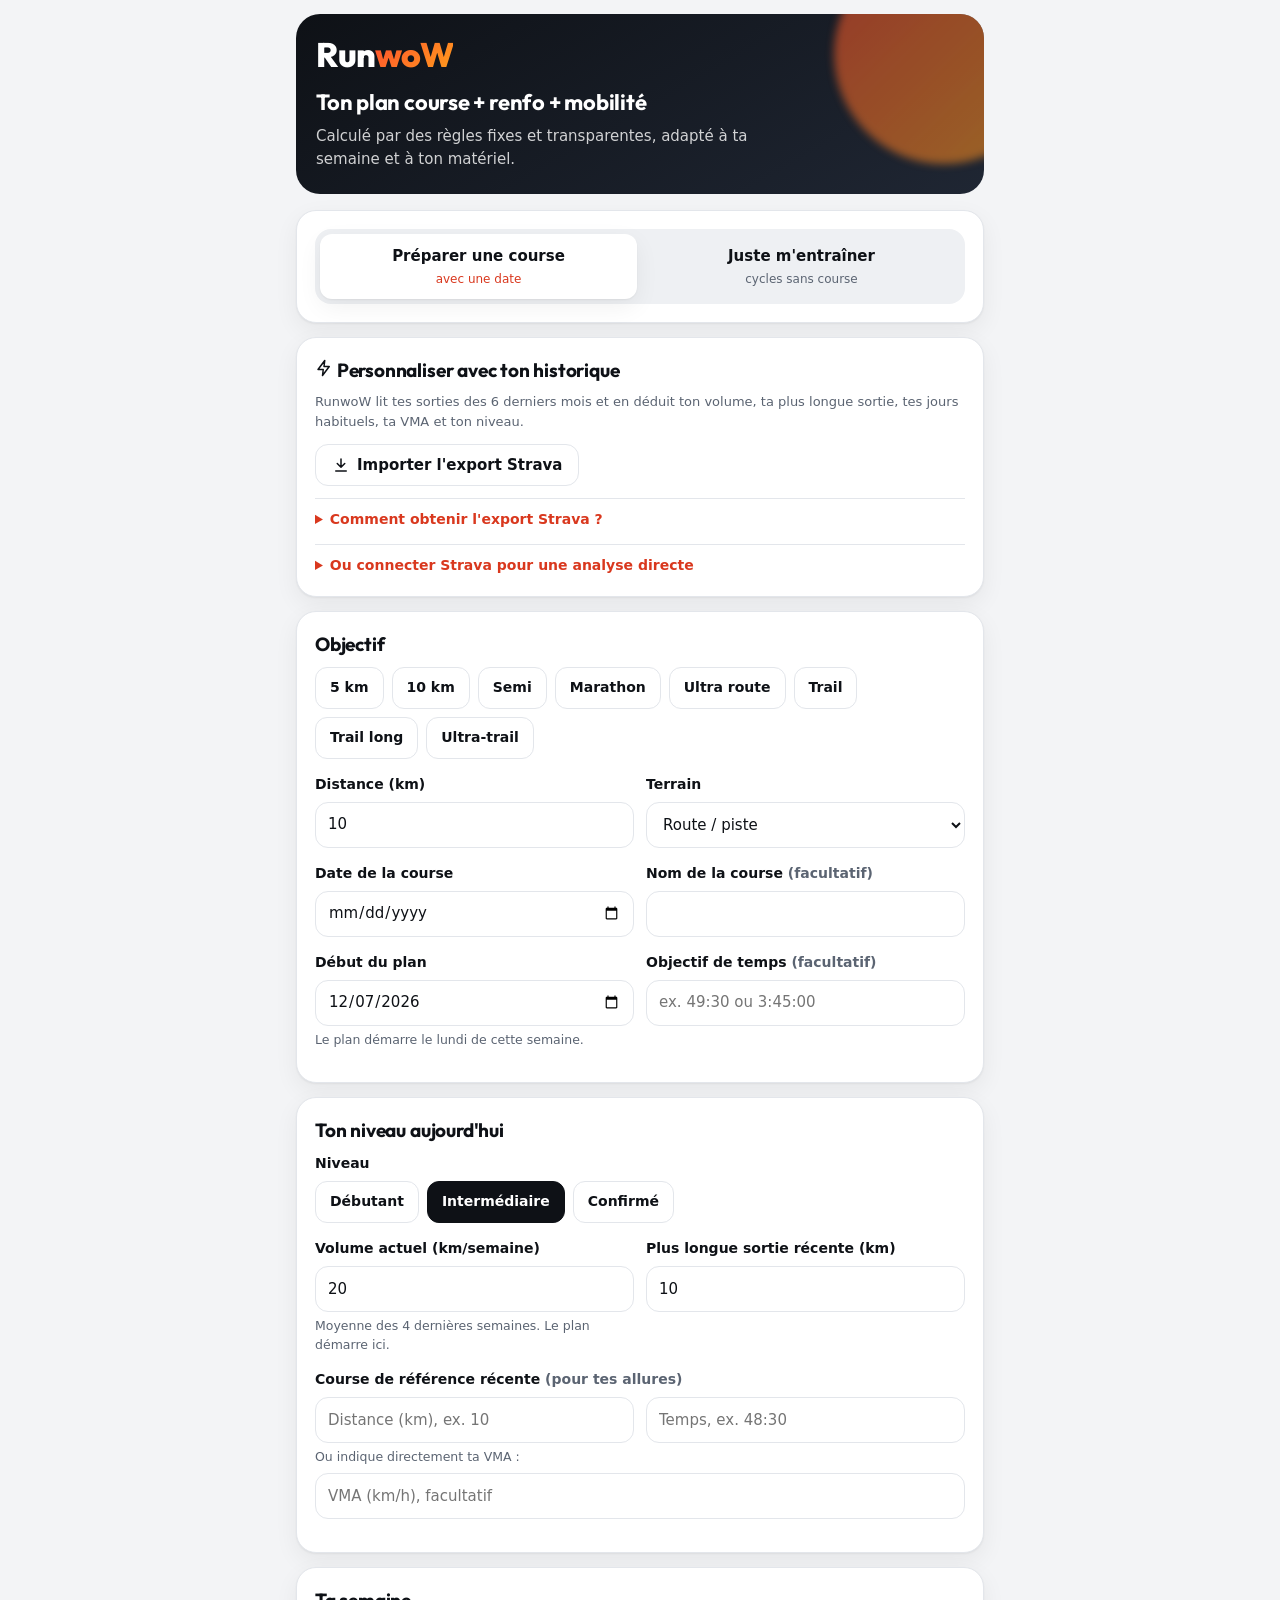
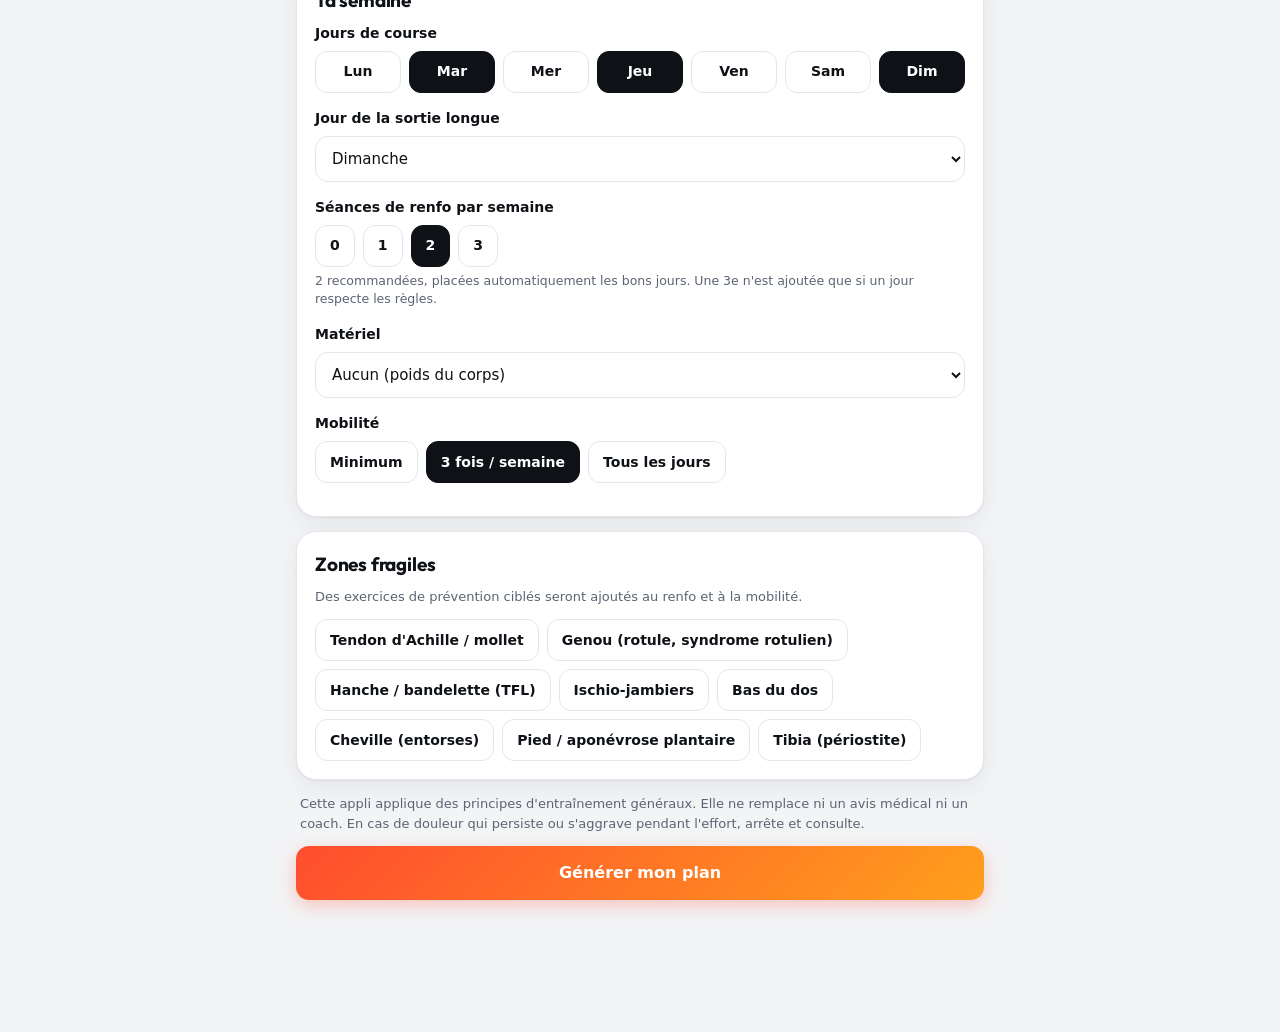
==== commit 0b21455e: "Personnalisation par l'historique Strava (API ou export .zip/activities.csv)" ====
--- a/index.html
+++ b/index.html
@@ -32,6 +32,7 @@
   <script src="js/sync/zip.js"></script>
   <script src="js/sync/strava.js"></script>
   <script src="js/sync/match.js"></script>
+  <script src="js/sync/history.js"></script>
   <script src="js/app.js"></script>
 </body>
 </html>
--- a/css/style.css
+++ b/css/style.css
@@ -410,4 +410,14 @@
 ol.steps li { margin-bottom: 6px; }
 code { background: var(--surface-2); padding: 1px 6px; border-radius: 6px; font-size: 13px; }
 
+/* Historique Strava */
+.hist { margin-top: 14px; padding: 14px; border-radius: 16px; background: var(--surface-2); }
+.hist-grid { display: grid; grid-template-columns: repeat(4, 1fr); gap: 8px; }
+@media (max-width: 420px) { .hist-grid { grid-template-columns: repeat(2, 1fr); } }
+.hist-grid div { font-size: 12px; color: var(--muted); line-height: 1.2; }
+.hist-grid b { display: block; font-family: var(--font-display); font-size: 24px; font-weight: 800; color: var(--text); }
+.hist .chart button { cursor: default; opacity: 0.85; }
+details.help { margin-top: 12px; border-top: 1px solid var(--border); }
+details.help > summary { cursor: pointer; padding: 10px 0 2px; font-weight: 600; font-size: 14px; color: var(--accent); }
+
 .empty { text-align: center; padding: 26px 10px; color: var(--muted); }
